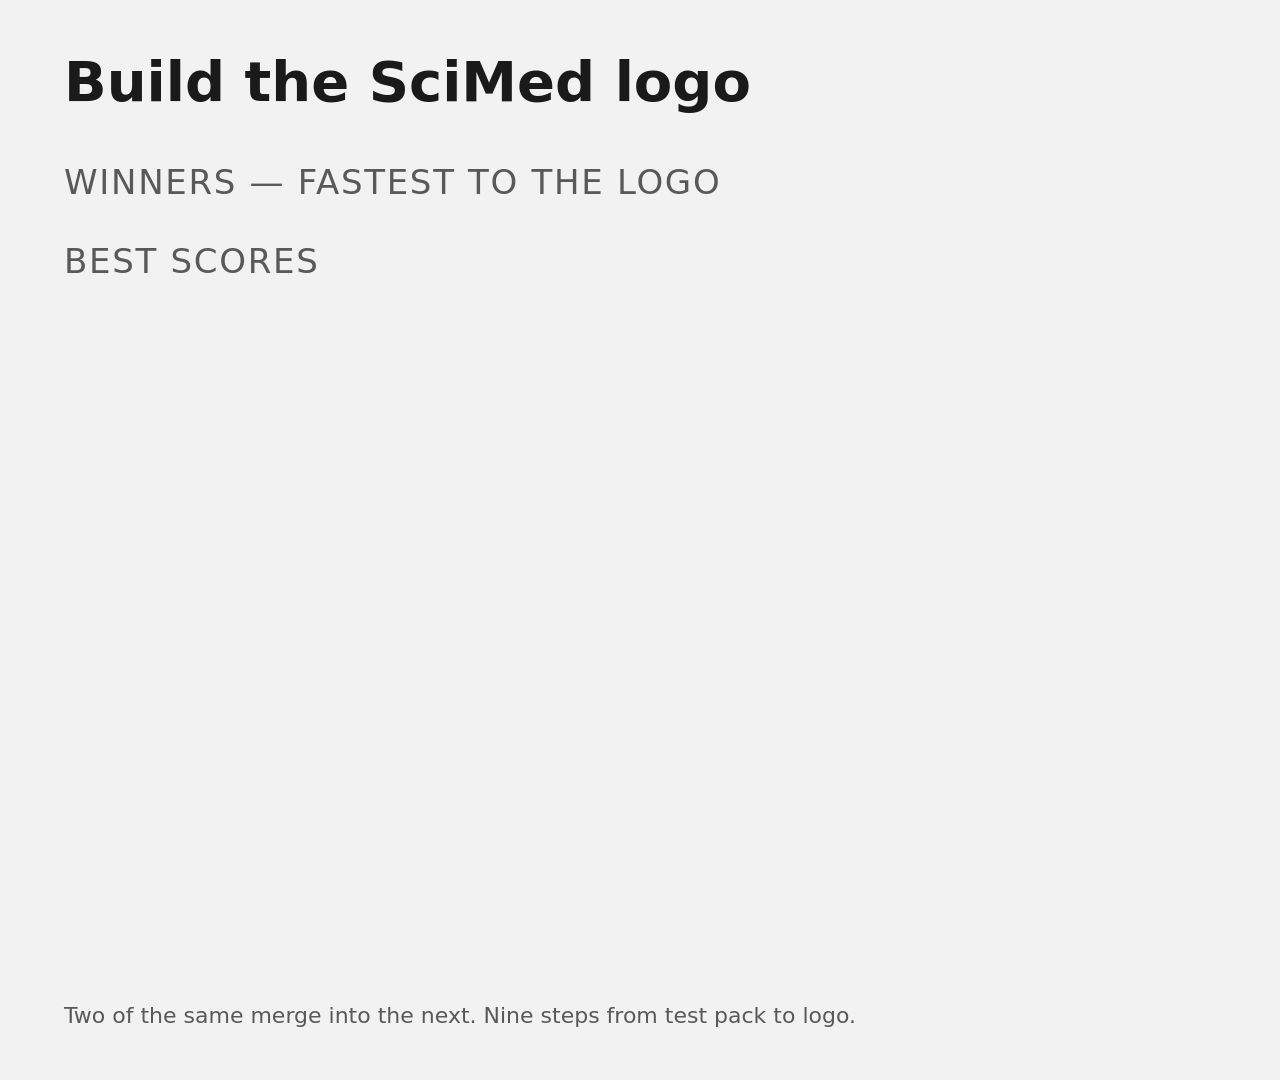
==== leaderboard.html @ 42dc6f56 "Leaderboard: cached endpoint, phone view with rank, 1080p booth screen Co-Authored-By: Claude Fable " ====
<!DOCTYPE html>
<html lang="en">
<head>
<meta charset="utf-8">
<!-- Booth screen. Open fullscreen (F11) on the 1920x1080 display.
     Polls every 10s; the server caches for 20s so polling never
     competes with lead writes. Visual identity comes wholesale from
     the token block in styles.css, same as the app. -->
<meta name="viewport" content="width=1920">
<title>SciMed — Leaderboard</title>
<link rel="stylesheet" href="styles.css">
</head>
<body>
<div class="booth">
  <div class="booth-header">
    <h1>Build the SciMed logo</h1>
    <div class="booth-sub">Scan the QR at the booth to play</div>
  </div>

  <div class="booth-section-title">Winners — fastest to the logo</div>
  <ol class="booth-list booth-winners" id="booth-winners"></ol>
  <div class="booth-empty" id="booth-no-winners" hidden>The logo is still up for grabs.</div>

  <div class="booth-section-title">Best scores</div>
  <ol class="booth-list booth-others" id="booth-others"></ol>
  <div class="booth-empty" id="booth-no-others" hidden>Waiting for the first run.</div>

  <div class="booth-footer">
    <span>Two of the same merge into the next. Nine steps from test pack to logo.</span>
    <!-- live capture count: small, for staff; a stalled number is the
         earliest visible sign the write path is down -->
    <span id="booth-captures"></span>
  </div>
</div>

<script src="config.js"></script>
<script>
(function () {
  "use strict";
  var POLL_MS = 10000;
  // Booth screen shows fewer rows than the API returns so it never overflows
  // 1080p: winners are large type, the general board smaller.
  var MAX_WINNERS = 5, MAX_OTHERS = 8;

  function fmtTime(ms) {
    var s = Math.floor(ms / 1000);
    return Math.floor(s / 60) + ":" + String(s % 60).padStart(2, "0");
  }

  function row(r, i) {
    var li = document.createElement("li");
    var rank = document.createElement("span");
    rank.className = "lb-rank";
    rank.textContent = "#" + (i + 1);
    var name = document.createElement("span");
    name.className = "lb-name";
    name.textContent = r.name;
    var nums = document.createElement("span");
    nums.className = "lb-nums";
    nums.textContent = r.score + " pts · " + fmtTime(r.run_ms);
    li.appendChild(rank); li.appendChild(name); li.appendChild(nums);
    return li;
  }

  function refresh() {
    fetch(CONFIG.endpoints.appsScriptUrl + "?view=leaderboard")
      .then(function (r) { return r.json(); })
      .then(function (json) {
        if (!json || !json.ok) return;
        var w = document.getElementById("booth-winners");
        var o = document.getElementById("booth-others");
        w.innerHTML = ""; o.innerHTML = "";
        json.winners.slice(0, MAX_WINNERS).forEach(function (r, i) { w.appendChild(row(r, i)); });
        json.others.slice(0, MAX_OTHERS).forEach(function (r, i) { o.appendChild(row(r, i)); });
        document.getElementById("booth-no-winners").hidden = json.winners.length > 0;
        document.getElementById("booth-no-others").hidden = json.others.length > 0;
        document.getElementById("booth-captures").textContent =
          "Captured: " + json.captures + " · updated " + new Date().toLocaleTimeString();
      })
      .catch(function () { /* keep the last good board on screen */ });
  }

  refresh();
  setInterval(refresh, POLL_MS);
})();
</script>
</body>
</html>
---- styles.css ----
/* =============================================================================
   DESIGN TOKEN BLOCK
   Every colour, radius, shadow, spacing and type value in the app resolves
   to a custom property defined here. All values are neutral placeholders.
   Claude Design replaces this block wholesale — nothing below it should
   need to change when the visual system lands.
============================================================================= */
:root {
  /* colour */
  --color-bg:            #f2f2f2;
  --color-surface:       #ffffff;
  --color-text:          #1a1a1a;
  --color-text-muted:    #595959;
  --color-primary:       #3a3a3a;
  --color-on-primary:    #ffffff;
  --color-border:        #b3b3b3;
  --color-border-strong: #808080;
  --color-error:         #4d4d4d;   /* placeholder — will become a real error colour */
  --color-error-bg:      #e6e6e6;
  --color-focus:         #1a1a1a;
  --color-success:       #4d4d4d;   /* placeholder */
  --color-spinner-track: #d9d9d9;
  --color-spinner-head:  #4d4d4d;

  /* type — system stack placeholder, roles ready for a real pairing */
  --font-body:    system-ui, -apple-system, "Segoe UI", Roboto, sans-serif;
  --font-display: system-ui, -apple-system, "Segoe UI", Roboto, sans-serif;
  --text-xs:   0.8125rem;
  --text-s:    0.9375rem;
  --text-m:    1.0625rem;
  --text-l:    1.375rem;
  --text-xl:   1.75rem;
  --leading-body: 1.5;
  --leading-tight: 1.2;

  /* shape */
  --radius-s: 6px;
  --radius-m: 10px;
  --radius-l: 16px;

  /* elevation */
  --shadow-1: 0 1px 3px rgba(0, 0, 0, 0.12);
  --shadow-2: 0 4px 12px rgba(0, 0, 0, 0.15);

  /* spacing scale */
  --space-1: 4px;
  --space-2: 8px;
  --space-3: 12px;
  --space-4: 16px;
  --space-5: 24px;
  --space-6: 32px;
  --space-7: 48px;

  /* layout */
  --width-content: 420px;
  --tap-min: 44px;           /* hard floor for every interactive target */

  /* game canvas colours, read by game.js at draw time (R,G,B triplets) */
  --game-danger-rgb: 80, 80, 80;
  --game-particle-rgb: 100, 100, 100;
  --game-aim-rgb: 120, 120, 120;
}
/* ========================= end design token block ========================= */


/* base */
* { box-sizing: border-box; margin: 0; padding: 0; }

html, body {
  background: var(--color-bg);
  color: var(--color-text);
  font-family: var(--font-body);
  font-size: 16px;
  line-height: var(--leading-body);
  min-height: 100%;
}

.app {
  max-width: var(--width-content);
  margin: 0 auto;
  min-height: 100vh;
  min-height: 100dvh;
  display: flex;
  flex-direction: column;
  padding: var(--space-5) var(--space-4);
}

.screen { display: flex; flex-direction: column; flex: 1; }
.screen[hidden] { display: none; }

h1 {
  font-family: var(--font-display);
  font-size: var(--text-xl);
  line-height: var(--leading-tight);
  margin-bottom: var(--space-4);
}
h2 {
  font-family: var(--font-display);
  font-size: var(--text-l);
  line-height: var(--leading-tight);
  margin-bottom: var(--space-3);
}
p { margin-bottom: var(--space-3); }
.muted { color: var(--color-text-muted); font-size: var(--text-s); }

/* consent line — sits above the fields, never below */
.consent {
  background: var(--color-surface);
  border: 1px solid var(--color-border);
  border-radius: var(--radius-m);
  padding: var(--space-4);
  font-size: var(--text-s);
  color: var(--color-text-muted);
  margin-bottom: var(--space-5);
}

/* fields — deliberately not a <form>; submit is wired in JS only */
.field { margin-bottom: var(--space-4); }

.field label {
  display: block;
  font-size: var(--text-s);
  font-weight: 600;
  margin-bottom: var(--space-1);
}
.field label .optional {
  font-weight: 400;
  color: var(--color-text-muted);
}

.field input,
.field select {
  width: 100%;
  min-height: var(--tap-min);
  padding: var(--space-2) var(--space-3);
  font-size: var(--text-m);
  font-family: var(--font-body);
  color: var(--color-text);
  background: var(--color-surface);
  border: 1px solid var(--color-border);
  border-radius: var(--radius-s);
}
.field input:focus,
.field select:focus {
  outline: 2px solid var(--color-focus);
  outline-offset: 1px;
}
.field.invalid input,
.field.invalid select {
  border-color: var(--color-error);
  background: var(--color-error-bg);
}
.field .field-error {
  display: none;
  font-size: var(--text-xs);
  color: var(--color-error);
  margin-top: var(--space-1);
}
.field.invalid .field-error { display: block; }

/* primary action pinned to the bottom third, thumb reach */
.action-area {
  margin-top: auto;
  padding-top: var(--space-5);
}

.btn {
  display: block;
  width: 100%;
  min-height: var(--tap-min);
  padding: var(--space-3) var(--space-4);
  font-size: var(--text-m);
  font-weight: 600;
  font-family: var(--font-body);
  border-radius: var(--radius-m);
  border: none;
  cursor: pointer;
}
.btn-primary {
  background: var(--color-primary);
  color: var(--color-on-primary);
  box-shadow: var(--shadow-1);
}
.btn-secondary {
  background: var(--color-surface);
  color: var(--color-text);
  border: 1px solid var(--color-border-strong);
  margin-top: var(--space-3);
}
.btn:focus-visible { outline: 2px solid var(--color-focus); outline-offset: 2px; }
.btn:disabled { opacity: 0.5; cursor: default; }

/* saving states */
.center-stack {
  flex: 1;
  display: flex;
  flex-direction: column;
  align-items: center;
  justify-content: center;
  text-align: center;
  gap: var(--space-4);
}

.spinner {
  width: 48px;
  height: 48px;
  border-radius: 50%;
  border: 4px solid var(--color-spinner-track);
  border-top-color: var(--color-spinner-head);
  animation: spin 0.9s linear infinite;
}
@keyframes spin { to { transform: rotate(360deg); } }

@media (prefers-reduced-motion: reduce) {
  .spinner { animation: none; border-top-color: var(--color-spinner-track); }
  .spinner::after { content: "…"; display: block; text-align: center; line-height: 40px; }
}

/* confirmation */
.email-echo {
  background: var(--color-surface);
  border: 1px solid var(--color-border);
  border-radius: var(--radius-m);
  padding: var(--space-4);
  font-size: var(--text-l);
  font-weight: 600;
  text-align: center;
  word-break: break-all;
  margin: var(--space-4) 0;
}

.center { text-align: center; margin-top: var(--space-3); }

/* ---- game ---- */
.screen-game { padding: 0; }

.hud-top {
  display: flex;
  justify-content: space-between;
  align-items: center;
  gap: var(--space-3);
  padding: var(--space-2) var(--space-3);
}
.hud-block {
  display: flex;
  flex-direction: column;
  align-items: center;
  min-width: 60px;
  font-weight: 600;
  font-size: var(--text-l);
}
.hud-label {
  font-size: var(--text-xs);
  font-weight: 400;
  color: var(--color-text-muted);
}
.hud-next img {
  width: 34px;
  height: 34px;
  display: block;
}

#hud-toast {
  min-height: 22px;
  text-align: center;
  font-weight: 600;
  font-size: var(--text-s);
  color: var(--color-text);
}

#game-stage {
  position: relative;
  flex: 1;
  display: flex;
  align-items: flex-start;
  justify-content: center;
  min-height: 0;
  padding-bottom: var(--space-2);
}
#game-canvas {
  touch-action: none;
  background: var(--color-surface);
  border: 1px solid var(--color-border);
  border-radius: var(--radius-m);
}

#hud-ladder {
  position: absolute;
  right: 2px;
  top: 50%;
  transform: translateY(-50%);
  display: flex;
  flex-direction: column-reverse;
  gap: 3px;
}
.ladder-dot {
  width: 22px;
  height: 22px;
  opacity: 0.25;
  filter: grayscale(1);
}
.ladder-dot.reached { opacity: 1; filter: none; }
.ladder-dot img { width: 100%; height: 100%; display: block; }

/* end + post-game */
#screen-game-end.won h1 { font-size: calc(var(--text-xl) * 1.15); }

.pg-reached {
  display: flex;
  align-items: center;
  gap: var(--space-4);
  background: var(--color-surface);
  border: 1px solid var(--color-border);
  border-radius: var(--radius-m);
  padding: var(--space-4);
  margin-bottom: var(--space-4);
}
.pg-reached img { width: 64px; height: 64px; }

#pg-ladder {
  list-style: none;
  margin-bottom: var(--space-5);
}
#pg-ladder li {
  display: flex;
  align-items: center;
  gap: var(--space-3);
  padding: var(--space-1) 0;
  opacity: 0.45;
}
#pg-ladder li.reached { opacity: 1; font-weight: 600; }
#pg-ladder img { width: 26px; height: 26px; }

#products-list { margin-bottom: var(--space-4); }
#products-list label {
  display: flex;
  align-items: center;
  gap: var(--space-2);
  min-height: var(--tap-min);
  padding: 0 var(--space-2);
}
#products-list input { width: 20px; height: 20px; }

.show-team {
  text-align: center;
  font-weight: 600;
  font-size: var(--text-l);
  background: var(--color-surface);
  border: 2px solid var(--color-border-strong);
  border-radius: var(--radius-m);
  padding: var(--space-4);
}

/* leaderboard, phone view */
.lb-list {
  list-style: none;
  margin-bottom: var(--space-5);
}
.lb-list li {
  display: flex;
  align-items: baseline;
  gap: var(--space-3);
  padding: var(--space-2) 0;
  border-bottom: 1px solid var(--color-border);
}
.lb-rank {
  min-width: 2.2em;
  font-weight: 600;
  color: var(--color-text-muted);
}
.lb-name { flex: 1; font-weight: 600; }
.lb-nums { color: var(--color-text-muted); font-size: var(--text-s); white-space: nowrap; }

/* booth screen, 1920x1080 landscape, read from 2-4 metres (leaderboard.html) */
.booth {
  max-width: none;
  width: 1920px;
  height: 1080px;
  margin: 0;
  padding: 48px 64px;
  display: flex;
  flex-direction: column;
  overflow: hidden;
  background: var(--color-bg);
}
.booth-header {
  display: flex;
  align-items: baseline;
  justify-content: space-between;
  margin-bottom: 24px;
}
.booth-header h1 { font-size: 56px; margin: 0; }
.booth-header .booth-sub { font-size: 28px; color: var(--color-text-muted); }
.booth-section-title {
  font-size: 34px;
  margin: 18px 0 10px;
  color: var(--color-text-muted);
  text-transform: uppercase;
  letter-spacing: 0.05em;
}
.booth-list { list-style: none; }
.booth-list li {
  display: flex;
  align-items: baseline;
  gap: 28px;
  border-bottom: 2px solid var(--color-border);
  padding: 10px 0;
}
.booth-winners li { font-size: 52px; font-weight: 700; }
.booth-others li { font-size: 38px; }
.booth-list .lb-rank { min-width: 1.8em; color: var(--color-text-muted); }
.booth-list .lb-name { flex: 1; }
.booth-list .lb-nums { font-variant-numeric: tabular-nums; }
.booth-empty { font-size: 36px; color: var(--color-text-muted); padding: 12px 0; }
.booth-footer {
  margin-top: auto;
  display: flex;
  justify-content: space-between;
  align-items: baseline;
  font-size: 22px;
  color: var(--color-text-muted);
}

/* debug panel */
#debug-panel {
  position: fixed;
  bottom: 4px;
  left: 4px;
  z-index: 99;
  background: rgba(255, 255, 255, 0.92);
  border: 1px solid var(--color-border-strong);
  border-radius: var(--radius-s);
  padding: var(--space-2);
  font-size: 11px;
  max-width: 220px;
}
#debug-panel button {
  margin: 2px;
  padding: 4px 8px;
  font-size: 11px;
}

/* in-app browser interstitial */
.interstitial-steps {
  background: var(--color-surface);
  border: 1px solid var(--color-border);
  border-radius: var(--radius-m);
  padding: var(--space-4);
  margin: var(--space-4) 0;
}
.interstitial-steps li { margin-left: var(--space-5); margin-bottom: var(--space-2); }
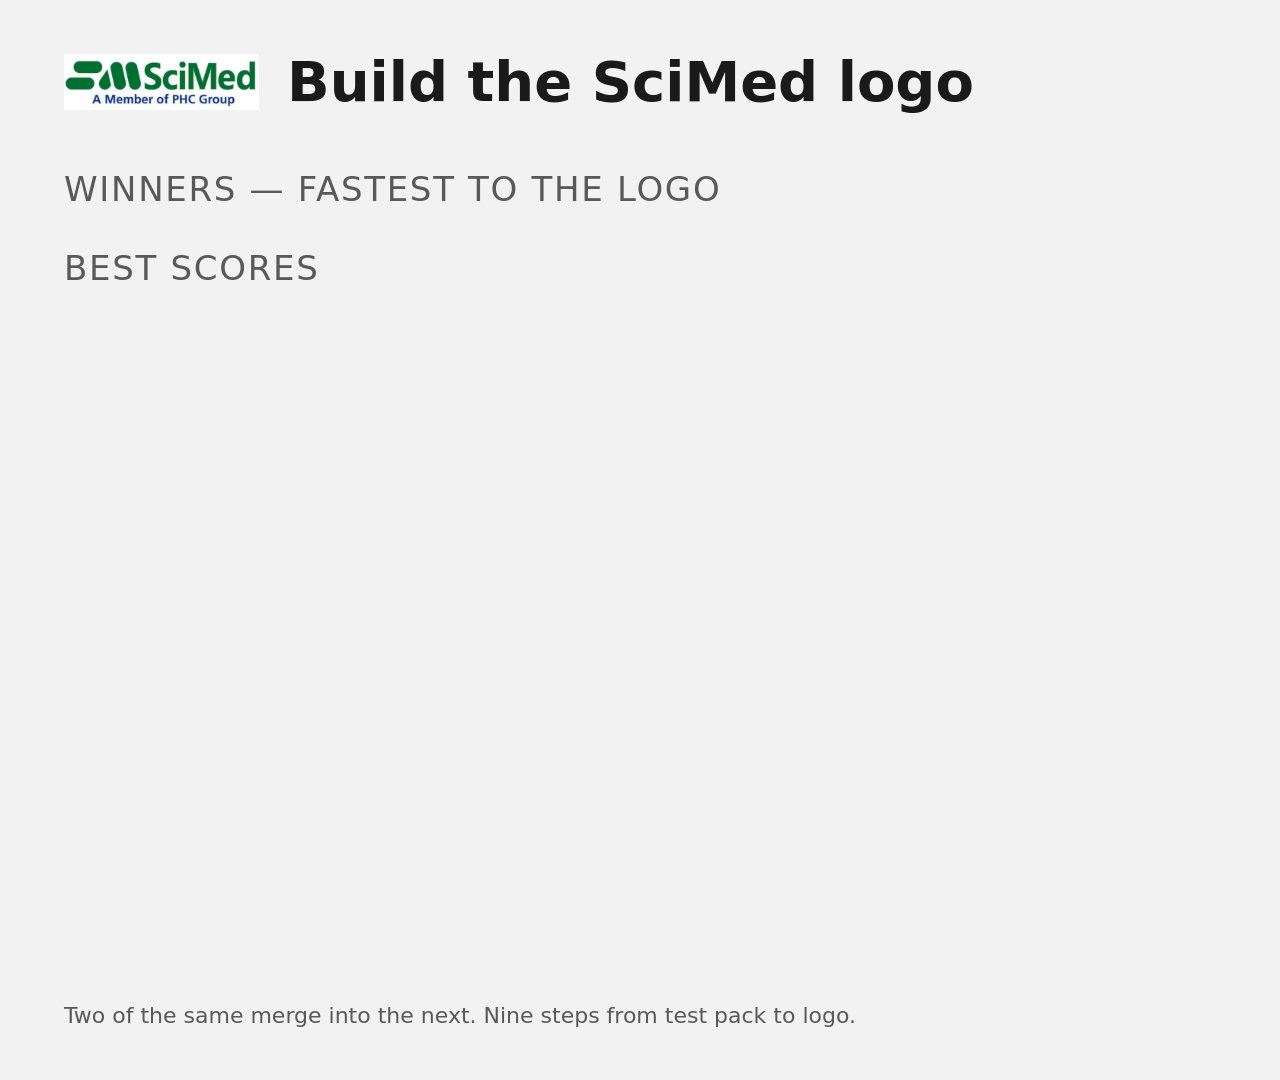
==== commit 598eebcc: "Brand assets: logo slots, favicon, bg hooks, A3 QR poster Co-Authored-By: Claude Fable 5 <noreply@an" ====
--- a/leaderboard.html
+++ b/leaderboard.html
@@ -13,7 +13,10 @@
 <body>
 <div class="booth">
   <div class="booth-header">
-    <h1>Build the SciMed logo</h1>
+    <div class="booth-title">
+      <img class="brand-logo booth-logo" src="assets/logo-scimed.png" alt="SciMed">
+      <h1>Build the SciMed logo</h1>
+    </div>
     <div class="booth-sub">Scan the QR at the booth to play</div>
   </div>
 
--- a/styles.css
+++ b/styles.css
@@ -103,6 +103,16 @@
 p { margin-bottom: var(--space-3); }
 .muted { color: var(--color-text-muted); font-size: var(--text-s); }
 
+/* brand logo slots — assets/logo-scimed.png */
+.brand-logo {
+  display: block;
+  height: 36px;
+  width: auto;
+  margin-bottom: var(--space-4);
+}
+.booth-title { display: flex; align-items: center; gap: 28px; }
+.booth-logo { height: 56px; margin-bottom: 0; }
+
 /* consent line — sits above the fields, never below */
 .consent {
   background: var(--color-surface);
@@ -279,7 +289,9 @@
 }
 #game-canvas {
   touch-action: none;
-  background: var(--color-surface);
+  /* bg-game.png drops in at assets/; colour shows until the file exists.
+     Keep the artwork low contrast so discs stay readable (asset spec). */
+  background: var(--color-surface) url("assets/bg-game.png") center / cover no-repeat;
   border: 1px solid var(--color-border);
   border-radius: var(--radius-m);
 }
@@ -381,7 +393,8 @@
   display: flex;
   flex-direction: column;
   overflow: hidden;
-  background: var(--color-bg);
+  /* bg-leaderboard.png drops in at assets/; colour shows until it exists */
+  background: var(--color-bg) url("assets/bg-leaderboard.png") center / cover no-repeat;
 }
 .booth-header {
   display: flex;
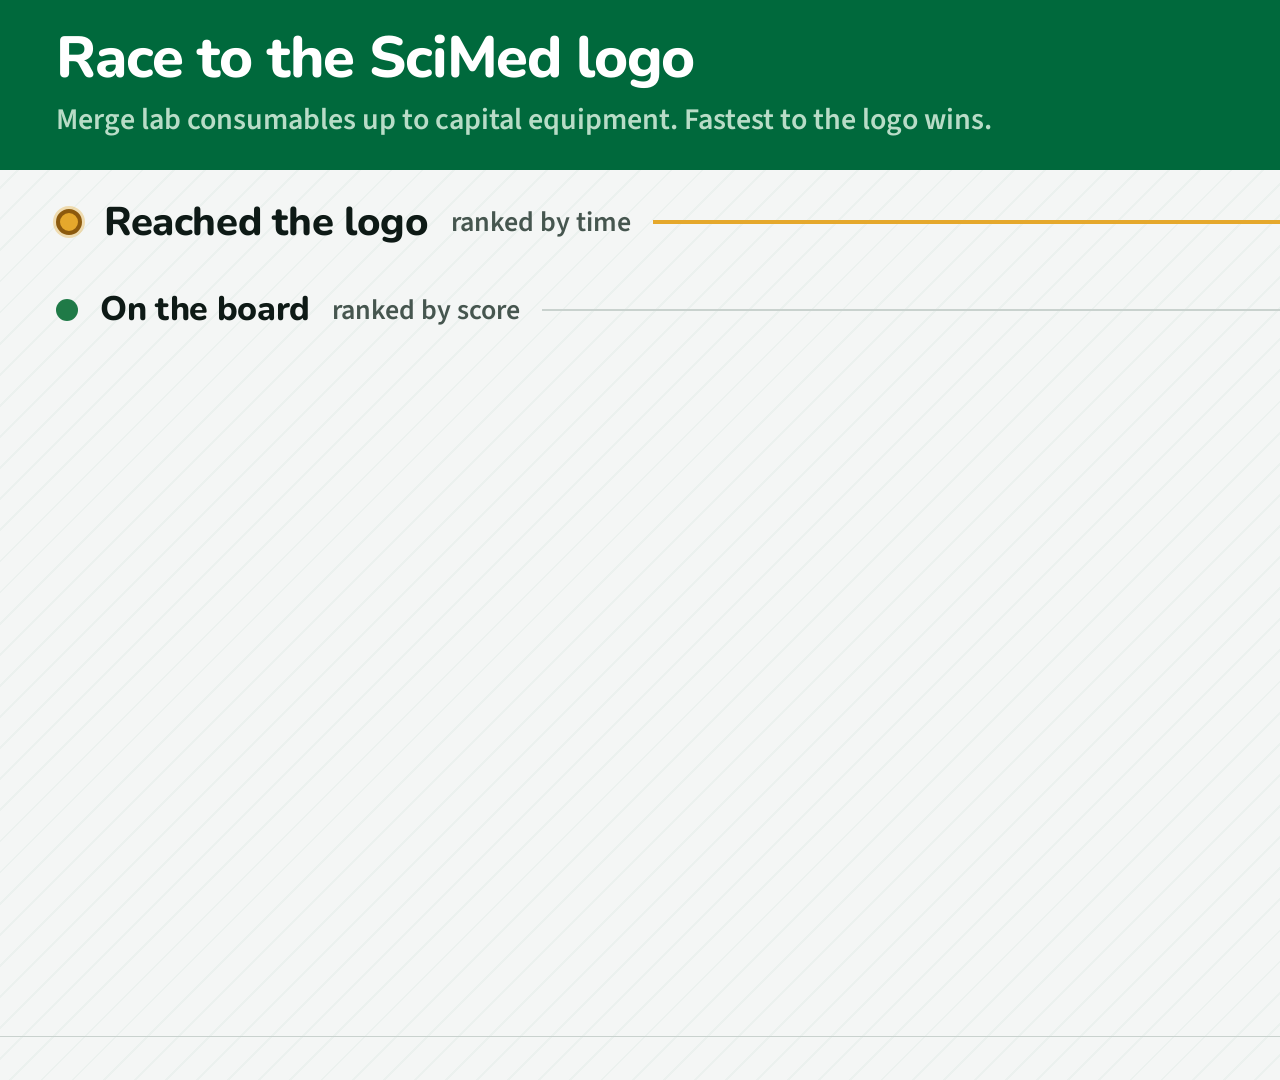
==== commit a186c35f: "Apply Claude Design system: tokens, capture/game/leaderboard layers - token block swapped wholesale " ====
--- a/leaderboard.html
+++ b/leaderboard.html
@@ -2,37 +2,72 @@
 <html lang="en">
 <head>
 <meta charset="utf-8">
-<!-- Booth screen. Open fullscreen (F11) on the 1920x1080 display.
-     Polls every 10s; the server caches for 20s so polling never
-     competes with lead writes. Visual identity comes wholesale from
-     the token block in styles.css, same as the app. -->
+<!-- Booth screen — "the booth's billboard". Open fullscreen (F11) on the
+     1920x1080 display. Polls every 10s; the server caches for 20s so
+     polling never competes with lead writes. Visual identity comes
+     wholesale from the token block in styles.css, same as the app. -->
 <meta name="viewport" content="width=1920">
 <title>SciMed — Leaderboard</title>
+<link rel="preconnect" href="https://fonts.gstatic.com" crossorigin>
+<link href="https://fonts.googleapis.com/css2?family=Nunito:wght@600;700;800&family=Source+Sans+3:wght@400;600&display=swap" rel="stylesheet">
 <link rel="stylesheet" href="styles.css">
 </head>
 <body>
 <div class="booth">
-  <div class="booth-header">
-    <div class="booth-title">
-      <img class="brand-logo booth-logo" src="assets/logo-scimed.png" alt="SciMed">
-      <h1>Build the SciMed logo</h1>
+
+  <div class="booth-masthead">
+    <div>
+      <h1>Race to the SciMed logo</h1>
+      <div class="booth-hook">Merge lab consumables up to capital equipment. Fastest to the logo wins.</div>
     </div>
-    <div class="booth-sub">Scan the QR at the booth to play</div>
+    <div class="booth-scan">
+      <div>
+        <div class="booth-scan-label">Scan to play</div>
+        <div class="booth-scan-url">febonaccixd.github.io/scimedsuika</div>
+      </div>
+      <img src="assets/qr-code.png" alt="QR code to play">
+    </div>
   </div>
 
-  <div class="booth-section-title">Winners — fastest to the logo</div>
-  <ol class="booth-list booth-winners" id="booth-winners"></ol>
-  <div class="booth-empty" id="booth-no-winners" hidden>The logo is still up for grabs.</div>
+  <div class="booth-body">
 
-  <div class="booth-section-title">Best scores</div>
-  <ol class="booth-list booth-others" id="booth-others"></ol>
-  <div class="booth-empty" id="booth-no-others" hidden>Waiting for the first run.</div>
+    <div>
+      <div class="booth-section-head">
+        <span class="tier-disc" data-tier="9"></span>
+        <span class="booth-section-title" id="booth-winners-title">Reached the logo</span>
+        <span class="booth-section-sub">ranked by time</span>
+        <span class="booth-rule"></span>
+      </div>
+      <ol class="booth-winners" id="booth-winners"></ol>
+      <div class="booth-empty-winners" id="booth-no-winners" hidden>
+        <span class="tier-disc" data-tier="9"><img src="assets/tier-09.png" alt=""></span>
+        <div>
+          <div class="booth-empty-title">The logo is still up for grabs.</div>
+          <div class="booth-empty-sub">Nobody has merged their way to tier 9 yet. Scan, play, be the first name on this screen.</div>
+        </div>
+      </div>
+    </div>
+
+    <div style="flex: 1; min-height: 0; display: flex; flex-direction: column;">
+      <div class="booth-section-head board-head">
+        <span class="board-dot"></span>
+        <span class="booth-section-title">On the board</span>
+        <span class="booth-section-sub">ranked by score</span>
+        <span class="booth-rule"></span>
+      </div>
+      <ol class="booth-others" id="booth-others"></ol>
+      <div class="booth-empty-others" id="booth-no-others" hidden>
+        <div class="booth-empty-title">Waiting for the first run.</div>
+        <div class="booth-empty-sub">Every scored attempt lands here, best score first.</div>
+      </div>
+    </div>
+  </div>
 
   <div class="booth-footer">
-    <span>Two of the same merge into the next. Nine steps from test pack to logo.</span>
-    <!-- live capture count: small, for staff; a stalled number is the
-         earliest visible sign the write path is down -->
-    <span id="booth-captures"></span>
+    <!-- live capture count: staff canary — a stalled number is the earliest
+         visible sign the write path is down -->
+    <span id="booth-captures">&nbsp;</span>
+    <span>SciMed · A Member of PHC Group</span>
   </div>
 </div>
 
@@ -41,28 +76,70 @@
 (function () {
   "use strict";
   var POLL_MS = 10000;
-  // Booth screen shows fewer rows than the API returns so it never overflows
-  // 1080p: winners are large type, the general board smaller.
+  var NEW_WINNER_MS = 3000;
+  // Booth caps: winners are large type (top 3 full size, 4-5 half height),
+  // the general board fits two quiet columns.
   var MAX_WINNERS = 5, MAX_OTHERS = 8;
+
+  var prevWinners = null;   // name-keyed sets from the previous poll, for diffing
 
   function fmtTime(ms) {
     var s = Math.floor(ms / 1000);
     return Math.floor(s / 60) + ":" + String(s % 60).padStart(2, "0");
   }
 
-  function row(r, i) {
+  function winnerRow(r, i) {
     var li = document.createElement("li");
+    li.setAttribute("data-rank", String(i + 1));
     var rank = document.createElement("span");
     rank.className = "lb-rank";
-    rank.textContent = "#" + (i + 1);
+    rank.textContent = String(i + 1);
+    var name = document.createElement("span");
+    name.className = "lb-name";
+    name.textContent = r.name;
+    var time = document.createElement("span");
+    time.className = "lb-time";
+    time.textContent = fmtTime(r.run_ms);
+    var score = document.createElement("span");
+    score.className = "lb-score";
+    score.textContent = r.score + " pts";
+    li.appendChild(rank); li.appendChild(name); li.appendChild(time); li.appendChild(score);
+    return li;
+  }
+
+  function boardRow(r, i) {
+    var li = document.createElement("li");
+    li.setAttribute("data-rank", String(i + 1));
+    var rank = document.createElement("span");
+    rank.className = "lb-rank";
+    rank.textContent = String(i + 1);
     var name = document.createElement("span");
     name.className = "lb-name";
     name.textContent = r.name;
     var nums = document.createElement("span");
-    nums.className = "lb-nums";
-    nums.textContent = r.score + " pts · " + fmtTime(r.run_ms);
+    nums.className = "lb-nums-group";
+    nums.textContent = r.score + " · " + fmtTime(r.run_ms);
     li.appendChild(rank); li.appendChild(name); li.appendChild(nums);
     return li;
+  }
+
+  /* New-winner moment: three seconds, once per poll, no layout shift.
+     Rows are keyed by masked name (the payload carries no ids by design);
+     an overtake gets the edge only — a rank change must never look like
+     a win. First poll of the day sets the baseline silently. */
+  function markChanges(list, rows) {
+    if (prevWinners === null) return null;
+    var newWinner = false;
+    rows.forEach(function (li, i) {
+      var name = li.querySelector(".lb-name").textContent;
+      if (!(name in prevWinners)) {
+        li.classList.add("is-new");
+        newWinner = true;
+      } else if (prevWinners[name] > i + 1) {
+        li.classList.add("moved-up");
+      }
+    });
+    return newWinner;
   }
 
   function refresh() {
@@ -73,12 +150,28 @@
         var w = document.getElementById("booth-winners");
         var o = document.getElementById("booth-others");
         w.innerHTML = ""; o.innerHTML = "";
-        json.winners.slice(0, MAX_WINNERS).forEach(function (r, i) { w.appendChild(row(r, i)); });
-        json.others.slice(0, MAX_OTHERS).forEach(function (r, i) { o.appendChild(row(r, i)); });
+        var winners = json.winners.slice(0, MAX_WINNERS);
+        var rows = winners.map(winnerRow);
+        rows.forEach(function (li) { w.appendChild(li); });
+        json.others.slice(0, MAX_OTHERS).forEach(function (r, i) { o.appendChild(boardRow(r, i)); });
         document.getElementById("booth-no-winners").hidden = json.winners.length > 0;
         document.getElementById("booth-no-others").hidden = json.others.length > 0;
         document.getElementById("booth-captures").textContent =
-          "Captured: " + json.captures + " · updated " + new Date().toLocaleTimeString();
+          json.captures + " players today · updated " + new Date().toLocaleTimeString();
+
+        var hadNew = markChanges(w, rows);
+        var title = document.getElementById("booth-winners-title");
+        if (hadNew) {
+          title.textContent = "New winner";
+          title.classList.add("new-winner");
+          setTimeout(function () {
+            title.textContent = "Reached the logo";
+            title.classList.remove("new-winner");
+            rows.forEach(function (li) { li.classList.remove("is-new", "moved-up"); });
+          }, NEW_WINNER_MS);
+        }
+        prevWinners = {};
+        json.winners.forEach(function (r, i) { prevWinners[r.name] = i + 1; });
       })
       .catch(function () { /* keep the last good board on screen */ });
   }
--- a/styles.css
+++ b/styles.css
@@ -1,77 +1,105 @@
-/* =============================================================================
-   DESIGN TOKEN BLOCK
-   Every colour, radius, shadow, spacing and type value in the app resolves
-   to a custom property defined here. All values are neutral placeholders.
-   Claude Design replaces this block wholesale — nothing below it should
-   need to change when the visual system lands.
-============================================================================= */
+/* ==========================================================================
+   SciMed roadshow booth — design tokens
+   Token block delivered by Claude Design (handoff/tokens.css), applied
+   wholesale. Fonts: Nunito + Source Sans 3, linked in <head> before this
+   file. Nothing below the token blocks should need to change when values
+   are retuned.
+   ========================================================================== */
+
 :root {
-  /* colour */
-  --color-bg:            #f2f2f2;
-  --color-surface:       #ffffff;
-  --color-text:          #1a1a1a;
-  --color-text-muted:    #595959;
-  --color-primary:       #3a3a3a;
-  --color-on-primary:    #ffffff;
-  --color-border:        #b3b3b3;
-  --color-border-strong: #808080;
-  --color-error:         #4d4d4d;   /* placeholder — will become a real error colour */
-  --color-error-bg:      #e6e6e6;
-  --color-focus:         #1a1a1a;
-  --color-success:       #4d4d4d;   /* placeholder */
-  --color-spinner-track: #d9d9d9;
-  --color-spinner-head:  #4d4d4d;
-
-  /* type — system stack placeholder, roles ready for a real pairing */
-  --font-body:    system-ui, -apple-system, "Segoe UI", Roboto, sans-serif;
-  --font-display: system-ui, -apple-system, "Segoe UI", Roboto, sans-serif;
-  --text-xs:   0.8125rem;
-  --text-s:    0.9375rem;
-  --text-m:    1.0625rem;
-  --text-l:    1.375rem;
-  --text-xl:   1.75rem;
-  --leading-body: 1.5;
-  --leading-tight: 1.2;
-
-  /* shape */
-  --radius-s: 6px;
-  --radius-m: 10px;
-  --radius-l: 16px;
-
-  /* elevation */
-  --shadow-1: 0 1px 3px rgba(0, 0, 0, 0.12);
-  --shadow-2: 0 4px 12px rgba(0, 0, 0, 0.15);
-
-  /* spacing scale */
+  /* --- Colour: surfaces and text ---------------------------------------- */
+  --color-bg: #F4F6F5;            /* cool paper, not white — cuts glare       */
+  --color-surface: #FFFFFF;       /* cards: consent, steps, email echo        */
+  --color-text: #0E1A16;           /* ink, 15.4:1 on surface                   */
+  --color-text-muted: #46564F;     /* 8.0:1 on surface — muted, still AAA      */
+
+  /* --- Colour: brand action --------------------------------------------- */
+  --color-primary: #00693C;        /* SciMed green, 6.3:1 on surface           */
+  --color-on-primary: #FFFFFF;     /* 6.3:1 on primary                         */
+
+  /* --- Colour: lines ---------------------------------------------------- */
+  --color-border: #C9D2CE;         /* resting field + card edge, 1.9:1         */
+  --color-border-strong: #33443D;  /* focused/filled fields, 9.9:1             */
+
+  /* --- Colour: states --------------------------------------------------- */
+  --color-error: #A8331C;          /* 6.4:1 on surface; warm, never pink       */
+  --color-error-bg: #FBEDE8;       /* tint behind invalid fields               */
+  --color-focus: #0E1A16;          /* ink ring — the only value legible on
+                                      paper AND on the green button in sun    */
+  --color-success: #1F7A47;        /* confirmation only, tier 6 pine           */
+
+  /* --- Colour: spinner -------------------------------------------------- */
+  --color-spinner-track: #D6DEDA;
+  --color-spinner-head: #00693C;
+
+  /* --- Type ------------------------------------------------------------- */
+  --font-body: "Source Sans 3", "Helvetica Neue", Helvetica, Arial, sans-serif;
+  --font-display: "Nunito", "Source Sans 3", "Helvetica Neue", Helvetica, sans-serif;
+
+  --text-xs: 0.8125rem;  /* 13px — optional tags, legal fine print           */
+  --text-s: 0.9375rem;   /* 15px — labels, helper and error lines            */
+  --text-m: 1.0625rem;   /* 17px — body, field values, button text: floor    */
+  --text-l: 1.375rem;    /* 22px — echoed email, sub-headings                */
+  --text-xl: 2rem;       /* 32px — screen h1                                */
+
+  /* --- Radius ----------------------------------------------------------- */
+  --radius-s: 8px;       /* fields, small chips                              */
+  --radius-m: 14px;      /* cards, buttons                                   */
+  --radius-l: 22px;      /* full-width surfaces, game plates                 */
+
+  /* --- Elevation -------------------------------------------------------- */
+  --shadow-1: 0 1px 2px rgba(14, 26, 22, 0.06), 0 2px 8px rgba(14, 26, 22, 0.05);
+  --shadow-2: 0 10px 28px rgba(14, 26, 22, 0.16);
+
+  /* --- Space ------------------------------------------------------------ */
   --space-1: 4px;
   --space-2: 8px;
   --space-3: 12px;
-  --space-4: 16px;
-  --space-5: 24px;
-  --space-6: 32px;
-  --space-7: 48px;
-
-  /* layout */
-  --width-content: 420px;
-  --tap-min: 44px;           /* hard floor for every interactive target */
-
-  /* game canvas colours, read by game.js at draw time (R,G,B triplets) */
-  --game-danger-rgb: 80, 80, 80;
-  --game-particle-rgb: 100, 100, 100;
-  --game-aim-rgb: 120, 120, 120;
+  --space-4: 20px;
+  --space-5: 32px;
+  --space-6: 48px;
+  --space-7: 72px;
+
+  /* --- Layout ----------------------------------------------------------- */
+  --width-content: 30rem; /* 480px — one column, centred, portrait only      */
+  --tap-min: 48px;        /* above the 44px floor, one-handed thumb          */
+
+  /* --- Game canvas (R,G,B) ---------------------------------------------- */
+  --game-danger-rgb: 208, 58, 38;    /* danger line, escalates via alpha     */
+  --game-particle-rgb: 229, 168, 44; /* merge burst = Summit Gold            */
+  --game-aim-rgb: 14, 26, 22;        /* drop guide, ink at low alpha         */
+
+  /* --- Tier colour system (Claude Design deliverable 2) ------------------
+     cool+light -> warm+dense, gold summit. Fill / ring per tier.           */
+  --tier1-fill: #D9E8EE; --tier1-ring: #7FA6B5;  /* Cleanroom Ice   */
+  --tier2-fill: #A9C7DC; --tier2-ring: #5E88A6;  /* Buffer Blue     */
+  --tier3-fill: #82B3C1; --tier3-ring: #416F80;  /* Saline Teal     */
+  --tier4-fill: #58A79C; --tier4-ring: #2E6D6E;  /* Verdigris       */
+  --tier5-fill: #3D9560; --tier5-ring: #1C6B3E;  /* SciMed Green    */
+  --tier6-fill: #1F7A47; --tier6-ring: #6BB58C;  /* Deep Pine       */
+  --tier7-fill: #7B4F14; --tier7-ring: #C79445;  /* Bench Bronze    */
+  --tier8-fill: #63301A; --tier8-ring: #B07350;  /* Furnace Brown   */
+  --tier9-fill: #E5A82C; --tier9-ring: #8C5A0E;  /* Summit Gold     */
+  --gold: #E5A82C;
+  --gold-deep: #8C5A0E;
+  --gold-ink: #3A2402;
+  --gold-edge: #E5C787;
+  --gold-tint: #FDF6E6;
+  --booth-plate: #12211C;
 }
 /* ========================= end design token block ========================= */
 
 
 /* base */
 * { box-sizing: border-box; margin: 0; padding: 0; }
+[hidden] { display: none !important; }
 
 html, body {
   background: var(--color-bg);
   color: var(--color-text);
   font-family: var(--font-body);
   font-size: 16px;
-  line-height: var(--leading-body);
+  line-height: 1.5;
   min-height: 100%;
 }
 
@@ -90,28 +118,30 @@
 
 h1 {
   font-family: var(--font-display);
+  font-weight: 800;
   font-size: var(--text-xl);
-  line-height: var(--leading-tight);
+  line-height: 1.1;
+  letter-spacing: -0.02em;
   margin-bottom: var(--space-4);
 }
 h2 {
   font-family: var(--font-display);
+  font-weight: 800;
   font-size: var(--text-l);
-  line-height: var(--leading-tight);
+  line-height: 1.2;
   margin-bottom: var(--space-3);
 }
 p { margin-bottom: var(--space-3); }
 .muted { color: var(--color-text-muted); font-size: var(--text-s); }
+.center { text-align: center; margin-top: var(--space-3); }
 
 /* brand logo slots — assets/logo-scimed.png */
 .brand-logo {
   display: block;
-  height: 36px;
+  height: 40px;
   width: auto;
   margin-bottom: var(--space-4);
 }
-.booth-title { display: flex; align-items: center; gap: 28px; }
-.booth-logo { height: 56px; margin-bottom: 0; }
 
 /* consent line — sits above the fields, never below */
 .consent {
@@ -120,6 +150,7 @@
   border-radius: var(--radius-m);
   padding: var(--space-4);
   font-size: var(--text-s);
+  line-height: 1.5;
   color: var(--color-text-muted);
   margin-bottom: var(--space-5);
 }
@@ -135,6 +166,7 @@
 }
 .field label .optional {
   font-weight: 400;
+  font-size: var(--text-xs);
   color: var(--color-text-muted);
 }
 
@@ -152,17 +184,20 @@
 }
 .field input:focus,
 .field select:focus {
-  outline: 2px solid var(--color-focus);
+  outline: 3px solid var(--color-focus);
   outline-offset: 1px;
-}
+  border-color: var(--color-border-strong);
+}
+.field input:not(:placeholder-shown) { border: 2px solid var(--color-border-strong); }
+.field.invalid label { color: var(--color-error); }
 .field.invalid input,
 .field.invalid select {
-  border-color: var(--color-error);
+  border: 2px solid var(--color-error);
   background: var(--color-error-bg);
 }
 .field .field-error {
   display: none;
-  font-size: var(--text-xs);
+  font-size: var(--text-s);
   color: var(--color-error);
   margin-top: var(--space-1);
 }
@@ -180,8 +215,8 @@
   min-height: var(--tap-min);
   padding: var(--space-3) var(--space-4);
   font-size: var(--text-m);
-  font-weight: 600;
-  font-family: var(--font-body);
+  font-weight: 700;
+  font-family: var(--font-display);
   border-radius: var(--radius-m);
   border: none;
   cursor: pointer;
@@ -192,12 +227,12 @@
   box-shadow: var(--shadow-1);
 }
 .btn-secondary {
-  background: var(--color-surface);
+  background: transparent;
   color: var(--color-text);
-  border: 1px solid var(--color-border-strong);
+  border: 2px solid var(--color-border-strong);
   margin-top: var(--space-3);
 }
-.btn:focus-visible { outline: 2px solid var(--color-focus); outline-offset: 2px; }
+.btn:focus-visible { outline: 3px solid var(--color-focus); outline-offset: 2px; }
 .btn:disabled { opacity: 0.5; cursor: default; }
 
 /* saving states */
@@ -212,70 +247,203 @@
 }
 
 .spinner {
-  width: 48px;
-  height: 48px;
+  width: 72px;
+  height: 72px;
   border-radius: 50%;
-  border: 4px solid var(--color-spinner-track);
+  border: 7px solid var(--color-spinner-track);
   border-top-color: var(--color-spinner-head);
   animation: spin 0.9s linear infinite;
 }
 @keyframes spin { to { transform: rotate(360deg); } }
 
+/* progress bar: second visual channel so waiting never reads as a hang */
+.progress-track {
+  width: 200px;
+  height: 6px;
+  border-radius: 3px;
+  background: var(--color-spinner-track);
+  overflow: hidden;
+}
+.progress-track .progress-fill {
+  width: 40%;
+  height: 100%;
+  border-radius: 3px;
+  background: var(--color-primary);
+  animation: progress-slide 1.6s ease-in-out infinite;
+}
+@keyframes progress-slide {
+  0% { transform: translateX(-100%); }
+  100% { transform: translateX(350%); }
+}
+
 @media (prefers-reduced-motion: reduce) {
   .spinner { animation: none; border-top-color: var(--color-spinner-track); }
-  .spinner::after { content: "…"; display: block; text-align: center; line-height: 40px; }
+  .progress-track .progress-fill { animation: none; width: 100%; opacity: 0.5; }
 }
 
 /* confirmation */
+.success-dot {
+  width: 44px;
+  height: 44px;
+  border-radius: 50%;
+  background: var(--color-success);
+  margin-bottom: var(--space-3);
+}
 .email-echo {
   background: var(--color-surface);
   border: 1px solid var(--color-border);
   border-radius: var(--radius-m);
   padding: var(--space-4);
+  box-shadow: var(--shadow-1);
+  margin: var(--space-4) 0;
+}
+.email-echo .echo-label {
+  display: block;
+  font-size: var(--text-s);
+  font-weight: 600;
+  color: var(--color-text-muted);
+  margin-bottom: var(--space-1);
+}
+.email-echo .echo-value {
+  font-family: var(--font-display);
+  font-weight: 700;
   font-size: var(--text-l);
-  font-weight: 600;
-  text-align: center;
+  line-height: 1.25;
   word-break: break-all;
+}
+
+/* in-app browser interstitial */
+.interstitial-steps {
+  background: var(--color-surface);
+  border: 1px solid var(--color-border);
+  border-radius: var(--radius-m);
+  padding: var(--space-4);
   margin: var(--space-4) 0;
-}
-
-.center { text-align: center; margin-top: var(--space-3); }
+  box-shadow: var(--shadow-1);
+}
+.interstitial-steps ol { list-style: none; counter-reset: step; }
+.interstitial-steps li {
+  counter-increment: step;
+  display: flex;
+  gap: var(--space-3);
+  align-items: flex-start;
+  margin-bottom: var(--space-3);
+  font-size: var(--text-s);
+  line-height: 1.45;
+}
+.interstitial-steps li:last-child { margin-bottom: 0; }
+.interstitial-steps li::before {
+  content: counter(step);
+  flex-shrink: 0;
+  width: 26px;
+  height: 26px;
+  border-radius: 50%;
+  background: var(--color-primary);
+  color: var(--color-on-primary);
+  font-family: var(--font-display);
+  font-weight: 700;
+  font-size: 14px;
+  display: flex;
+  align-items: center;
+  justify-content: center;
+}
+
+/* ---- tier disc primitive (rail, ladders, toast, intro) ------------------ */
+.tier-disc { border-radius: 50%; border-style: solid; }
+.tier-disc[data-tier="1"] { background: var(--tier1-fill); border-color: var(--tier1-ring); }
+.tier-disc[data-tier="2"] { background: var(--tier2-fill); border-color: var(--tier2-ring); }
+.tier-disc[data-tier="3"] { background: var(--tier3-fill); border-color: var(--tier3-ring); }
+.tier-disc[data-tier="4"] { background: var(--tier4-fill); border-color: var(--tier4-ring); }
+.tier-disc[data-tier="5"] { background: var(--tier5-fill); border-color: var(--tier5-ring); }
+.tier-disc[data-tier="6"] { background: var(--tier6-fill); border-color: var(--tier6-ring); }
+.tier-disc[data-tier="7"] { background: var(--tier7-fill); border-color: var(--tier7-ring); }
+.tier-disc[data-tier="8"] { background: var(--tier8-fill); border-color: var(--tier8-ring); }
+.tier-disc[data-tier="9"] {
+  background: var(--tier9-fill);
+  border-color: var(--tier9-ring);
+  box-shadow: 0 0 0 3px rgba(229, 168, 44, 0.35);  /* the summit glows */
+}
 
 /* ---- game ---- */
 .screen-game { padding: 0; }
 
 .hud-top {
   display: flex;
+  gap: var(--space-2);
+  padding: var(--space-2) 0;
+}
+.hud-block {
+  flex: 1;
+  background: var(--color-surface);
+  border: 1px solid var(--color-border);
+  border-radius: var(--radius-m);
+  padding: 8px 12px;
+  display: flex;
+  flex-direction: column;
+  gap: 2px;
+}
+.hud-label {
+  font-size: 11px;
+  letter-spacing: 0.1em;
+  text-transform: uppercase;
+  color: var(--color-text-muted);
+  font-weight: 600;
+}
+.hud-value {
+  font-family: var(--font-display);
+  font-weight: 800;
+  font-size: 26px;
+  line-height: 1;
+  font-variant-numeric: tabular-nums;
+}
+/* score delta flash: border + label + numeral go green for 600ms */
+.hud-block.gained { border: 2px solid var(--color-primary); padding: 7px 11px; }
+.hud-block.gained .hud-label,
+.hud-block.gained .hud-value { color: var(--color-primary); }
+.hud-next {
+  flex: 0 0 96px;
+  flex-direction: row;
+  align-items: center;
   justify-content: space-between;
-  align-items: center;
-  gap: var(--space-3);
-  padding: var(--space-2) var(--space-3);
-}
-.hud-block {
-  display: flex;
-  flex-direction: column;
-  align-items: center;
-  min-width: 60px;
-  font-weight: 600;
-  font-size: var(--text-l);
-}
-.hud-label {
-  font-size: var(--text-xs);
-  font-weight: 400;
+}
+.hud-next img { width: 34px; height: 34px; display: block; }
+
+/* toast strip: fills pine with the product name — the brand-recall channel */
+#hud-toast {
+  min-height: 32px;
+  border-radius: var(--radius-s);
+  background: #E9F0EC;
+  display: flex;
+  align-items: center;
+  justify-content: center;
+  gap: 10px;
+  padding: 4px 10px;
+  font-size: var(--text-s);
   color: var(--color-text-muted);
-}
-.hud-next img {
-  width: 34px;
-  height: 34px;
-  display: block;
-}
-
-#hud-toast {
-  min-height: 22px;
-  text-align: center;
-  font-weight: 600;
-  font-size: var(--text-s);
-  color: var(--color-text);
+  margin-bottom: var(--space-2);
+}
+#hud-toast.merged {
+  background: var(--color-success);
+  color: #FFFFFF;
+  font-family: var(--font-display);
+  font-weight: 800;
+  font-size: var(--text-m);
+}
+#hud-toast .toast-disc {
+  width: 20px;
+  height: 20px;
+  border-width: 2px;
+  flex-shrink: 0;
+  display: none;
+}
+#hud-toast.merged .toast-disc { display: block; }
+/* danger countdown takes over the strip at critical */
+#hud-toast.danger-critical {
+  background: var(--color-error-bg);
+  border: 2px solid rgb(var(--game-danger-rgb));
+  color: var(--color-error);
+  font-family: var(--font-display);
+  font-weight: 800;
 }
 
 #game-stage {
@@ -289,149 +457,541 @@
 }
 #game-canvas {
   touch-action: none;
-  /* bg-game.png drops in at assets/; colour shows until the file exists.
-     Keep the artwork low contrast so discs stay readable (asset spec). */
+  /* bg-game.png drops in at assets/; colour shows until the file exists */
   background: var(--color-surface) url("assets/bg-game.png") center / cover no-repeat;
-  border: 1px solid var(--color-border);
-  border-radius: var(--radius-m);
-}
-
+  border: 2px solid var(--color-border);
+  border-radius: 18px;
+}
+/* danger escalates by geometry, not just alpha (design: four steps) */
+#game-stage[data-danger="touching"] #game-canvas { border: 2px solid rgb(var(--game-danger-rgb)); }
+#game-stage[data-danger="critical"] #game-canvas {
+  border: 3px solid rgb(var(--game-danger-rgb));
+  background-color: #FDF1EF;
+}
+
+/* ladder rail: flat tier discs, the only permanent progress display */
 #hud-ladder {
   position: absolute;
-  right: 2px;
+  right: 4px;
   top: 50%;
   transform: translateY(-50%);
   display: flex;
   flex-direction: column-reverse;
-  gap: 3px;
+  gap: 5px;
+  align-items: center;
 }
 .ladder-dot {
   width: 22px;
   height: 22px;
-  opacity: 0.25;
+  opacity: 0.22;
   filter: grayscale(1);
-}
+  transition: opacity 0.2s, filter 0.2s;
+}
+.ladder-dot img { width: 100%; height: 100%; display: block; }
 .ladder-dot.reached { opacity: 1; filter: none; }
-.ladder-dot img { width: 100%; height: 100%; display: block; }
-
-/* end + post-game */
-#screen-game-end.won h1 { font-size: calc(var(--text-xl) * 1.15); }
-
-.pg-reached {
-  display: flex;
-  align-items: center;
-  gap: var(--space-4);
+.ladder-dot.just-reached {
+  width: 26px;
+  height: 26px;
+  border-radius: 50%;
+  animation: rail-halo 0.6s ease-out;
+}
+@keyframes rail-halo {
+  0% { box-shadow: 0 0 0 0 rgba(229, 168, 44, 0.6); }
+  100% { box-shadow: 0 0 0 12px rgba(229, 168, 44, 0); }
+}
+@media (prefers-reduced-motion: reduce) {
+  .ladder-dot.just-reached { animation: none; width: 22px; height: 22px; }
+}
+
+/* end screen: one screen, .won changes everything */
+#end-disc {
+  width: 72px;
+  height: 72px;
+  border-radius: 50%;
+  flex-shrink: 0;
+}
+.end-card {
   background: var(--color-surface);
   border: 1px solid var(--color-border);
   border-radius: var(--radius-m);
   padding: var(--space-4);
+  box-shadow: var(--shadow-1);
+  display: flex;
+  flex-direction: column;
+  gap: var(--space-3);
+  margin-bottom: var(--space-3);
+}
+.end-reached { display: flex; align-items: center; gap: var(--space-4); }
+.end-stats {
+  display: flex;
+  gap: var(--space-3);
+  border-top: 1px solid var(--color-border);
+  padding-top: var(--space-3);
+}
+.end-stat { flex: 1; }
+.end-stat .hud-label { display: block; }
+.end-stat .stat-value {
+  font-family: var(--font-display);
+  font-weight: 800;
+  font-size: 28px;
+  font-variant-numeric: tabular-nums;
+}
+/* the win: gold floods, once — the only place paper is abandoned */
+#screen-game-end.won {
+  background: radial-gradient(circle at 50% 30%, #FFF4DC 0%, #FBE7BC 46%, #F3D79A 100%);
+  margin: calc(-1 * var(--space-5)) calc(-1 * var(--space-4));
+  padding: var(--space-5) var(--space-4);
+}
+#screen-game-end.won h1 { font-size: calc(var(--text-xl) * 1.25); letter-spacing: -0.03em; }
+#screen-game-end.won .end-card { border: 2px solid var(--gold); background: rgba(255, 255, 255, 0.86); }
+#screen-game-end.won #end-disc {
+  width: 120px;
+  height: 120px;
+  animation: gold-halo 2.2s ease-out infinite;
+}
+@keyframes gold-halo {
+  0%, 100% { box-shadow: 0 0 0 3px rgba(229, 168, 44, 0.35), 0 0 0 0 rgba(229, 168, 44, 0.5); }
+  50% { box-shadow: 0 0 0 3px rgba(229, 168, 44, 0.35), 0 0 0 26px rgba(229, 168, 44, 0); }
+}
+#screen-game-end.won .btn-secondary { border-color: var(--gold-deep); color: var(--gold-ink); }
+@media (prefers-reduced-motion: reduce) {
+  #screen-game-end.won #end-disc { animation: none; }
+}
+
+/* post-game: the rep opener */
+.pg-reached {
+  display: flex;
+  align-items: center;
+  gap: var(--space-4);
+  background: var(--color-surface);
+  border: 1px solid var(--color-border);
+  border-radius: var(--radius-m);
+  padding: var(--space-4);
+  box-shadow: var(--shadow-1);
   margin-bottom: var(--space-4);
 }
-.pg-reached img { width: 64px; height: 64px; }
+.pg-reached.pg-won { border: 2px solid var(--gold); }
+.pg-reached img { width: 64px; height: 64px; flex-shrink: 0; }
 
 #pg-ladder {
   list-style: none;
   margin-bottom: var(--space-5);
+  display: flex;
+  flex-direction: column;
+  gap: 5px;
 }
 #pg-ladder li {
   display: flex;
   align-items: center;
   gap: var(--space-3);
-  padding: var(--space-1) 0;
+  padding: 5px var(--space-2);
+  background: var(--color-surface);
+  border-radius: var(--radius-s);
   opacity: 0.45;
 }
-#pg-ladder li.reached { opacity: 1; font-weight: 600; }
-#pg-ladder img { width: 26px; height: 26px; }
-
-#products-list { margin-bottom: var(--space-4); }
+#pg-ladder li.reached { opacity: 1; }
+#pg-ladder img { width: 30px; height: 30px; flex-shrink: 0; }
+#pg-ladder .pg-item {
+  flex: 1;
+  font-family: var(--font-display);
+  font-weight: 800;
+  font-size: 16px;
+}
+#pg-ladder .pg-brand { font-weight: 600; font-size: 14px; color: var(--color-text-muted); font-family: var(--font-body); }
+#pg-ladder .pg-num { font-family: var(--font-body); font-size: var(--text-xs); color: var(--color-text-muted); }
+
+#products-list { margin-bottom: var(--space-4); display: flex; flex-direction: column; gap: var(--space-2); }
 #products-list label {
   display: flex;
   align-items: center;
-  gap: var(--space-2);
+  gap: var(--space-3);
   min-height: var(--tap-min);
-  padding: 0 var(--space-2);
-}
-#products-list input { width: 20px; height: 20px; }
+  padding: 0 var(--space-3);
+  background: var(--color-surface);
+  border: 1px solid var(--color-border);
+  border-radius: var(--radius-s);
+  font-size: 16px;
+}
+#products-list label:has(input:checked) {
+  border: 2px solid var(--color-primary);
+  font-weight: 600;
+}
+#products-list input { width: 24px; height: 24px; accent-color: var(--color-primary); }
 
 .show-team {
-  text-align: center;
-  font-weight: 600;
-  font-size: var(--text-l);
-  background: var(--color-surface);
-  border: 2px solid var(--color-border-strong);
+  display: flex;
+  align-items: center;
+  gap: var(--space-4);
+  background: var(--booth-plate);
+  color: #F0F3F1;
   border-radius: var(--radius-m);
   padding: var(--space-4);
-}
-
-/* leaderboard, phone view */
-.lb-list {
-  list-style: none;
-  margin-bottom: var(--space-5);
-}
-.lb-list li {
-  display: flex;
-  align-items: baseline;
+  font-weight: 600;
+  font-size: 16px;
+  line-height: 1.4;
+}
+.show-team .tier-disc { width: 52px; height: 52px; border-width: 4px; flex-shrink: 0; }
+.show-team .show-team-kicker {
+  display: block;
+  font-size: 11px;
+  letter-spacing: 0.14em;
+  text-transform: uppercase;
+  color: var(--gold);
+  margin-bottom: var(--space-1);
+}
+
+/* ---- leaderboard, phone view -------------------------------------------- */
+.lb-section-head {
+  display: flex;
+  align-items: center;
+  gap: 10px;
+  margin-bottom: var(--space-2);
+}
+.lb-section-head .tier-disc { width: 14px; height: 14px; border-width: 2px; }
+.lb-section-head h2 { margin: 0; font-size: 17px; }
+.lb-section-head .lb-rule { flex: 1; height: 3px; background: var(--gold); }
+.lb-section-head.board-head .lb-rule { height: 1px; background: var(--color-border); }
+.lb-section-head .muted { font-size: var(--text-xs); }
+
+.lb-list { list-style: none; margin-bottom: var(--space-5); }
+
+/* winners: gold cards, time leads */
+.lb-list.lb-winners { display: flex; flex-direction: column; gap: 6px; }
+.lb-list.lb-winners li {
+  display: flex;
+  align-items: center;
   gap: var(--space-3);
-  padding: var(--space-2) 0;
-  border-bottom: 1px solid var(--color-border);
-}
-.lb-rank {
-  min-width: 2.2em;
+  background: var(--color-surface);
+  border: 1px solid var(--gold-edge);
+  border-radius: var(--radius-m);
+  padding: 10px var(--space-3);
+}
+.lb-list.lb-winners li[data-rank="1"] { border: 2px solid var(--gold); }
+.lb-list.lb-winners .lb-rank {
+  width: 34px;
+  height: 34px;
+  border-radius: 50%;
+  background: var(--gold);
+  border: 3px solid var(--gold-deep);
+  color: var(--gold-ink);
+  font-family: var(--font-display);
+  font-weight: 800;
+  font-size: 16px;
+  display: flex;
+  align-items: center;
+  justify-content: center;
+  flex-shrink: 0;
+}
+.lb-list.lb-winners .lb-name {
+  flex: 1;
+  font-family: var(--font-display);
+  font-weight: 700;
+  font-size: 16px;
+  white-space: nowrap;
+  overflow: hidden;
+  text-overflow: ellipsis;
+}
+.lb-list.lb-winners .lb-time {
+  font-family: var(--font-display);
+  font-weight: 800;
+  font-size: 17px;
+  color: var(--gold-deep);
+  font-variant-numeric: tabular-nums;
+}
+.lb-list.lb-winners .lb-score { font-size: var(--text-xs); color: var(--color-text-muted); }
+
+/* board: quiet zebra ledger, score leads */
+.lb-list.lb-others li {
+  display: flex;
+  align-items: center;
+  gap: var(--space-3);
+  padding: 9px 10px;
+  border-radius: var(--radius-s);
+}
+.lb-list.lb-others li:nth-child(odd) { background: var(--color-surface); }
+.lb-list.lb-others .lb-rank {
+  width: 22px;
+  color: var(--color-success);
+  font-size: 15px;
+  font-variant-numeric: tabular-nums;
+}
+.lb-list.lb-others .lb-name {
+  flex: 1;
+  font-size: 16px;
   font-weight: 600;
+  white-space: nowrap;
+  overflow: hidden;
+  text-overflow: ellipsis;
+}
+.lb-list.lb-others .lb-nums-group {
+  font-size: 14px;
   color: var(--color-text-muted);
-}
-.lb-name { flex: 1; font-weight: 600; }
-.lb-nums { color: var(--color-text-muted); font-size: var(--text-s); white-space: nowrap; }
-
-/* booth screen, 1920x1080 landscape, read from 2-4 metres (leaderboard.html) */
+  font-variant-numeric: tabular-nums;
+  white-space: nowrap;
+}
+/* the viewer's own row */
+.lb-list li.is-you {
+  background: var(--gold-tint) !important;
+  border: 2px solid var(--gold);
+}
+.lb-list.lb-others li.is-you .lb-rank,
+.lb-list.lb-others li.is-you .lb-nums-group { color: var(--gold-deep); }
+
+/* ---- booth screen, 1920x1080 (leaderboard.html) ------------------------- */
 .booth {
   max-width: none;
   width: 1920px;
   height: 1080px;
   margin: 0;
-  padding: 48px 64px;
+  padding: 0;
   display: flex;
   flex-direction: column;
   overflow: hidden;
-  /* bg-leaderboard.png drops in at assets/; colour shows until it exists */
+  position: relative;
+  /* bg-leaderboard.png drops in at assets/; texture shows until it exists */
   background: var(--color-bg) url("assets/bg-leaderboard.png") center / cover no-repeat;
 }
-.booth-header {
-  display: flex;
-  align-items: baseline;
+.booth::before {
+  content: "";
+  position: absolute;
+  inset: 0;
+  background: repeating-linear-gradient(135deg, rgba(0, 105, 60, 0.035) 0 2px, rgba(0, 0, 0, 0) 2px 22px);
+  pointer-events: none;
+}
+
+.booth-masthead {
+  position: relative;
+  background: var(--color-primary);
+  padding: 20px 56px;
+  display: flex;
+  align-items: center;
   justify-content: space-between;
-  margin-bottom: 24px;
-}
-.booth-header h1 { font-size: 56px; margin: 0; }
-.booth-header .booth-sub { font-size: 28px; color: var(--color-text-muted); }
-.booth-section-title {
+  gap: 48px;
+  flex-shrink: 0;
+}
+.booth-masthead h1 {
+  font-family: var(--font-display);
+  font-weight: 800;
+  font-size: 58px;
+  line-height: 1;
+  letter-spacing: -0.02em;
+  color: #FFFFFF;
+  margin: 0 0 10px;
+}
+.booth-masthead .booth-hook { font-size: 30px; color: #B8DCC7; font-weight: 600; }
+.booth-scan { display: flex; align-items: center; gap: 26px; flex-shrink: 0; }
+.booth-scan .booth-scan-label {
+  text-align: right;
+  font-family: var(--font-display);
+  font-weight: 800;
   font-size: 34px;
-  margin: 18px 0 10px;
+  color: var(--gold);
+}
+.booth-scan .booth-scan-url { font-size: 20px; color: #B8DCC7; }
+.booth-scan img { width: 130px; height: 130px; background: #FFFFFF; border-radius: 8px; display: block; }
+
+.booth-body {
+  position: relative;
+  flex: 1;
+  display: flex;
+  flex-direction: column;
+  padding: 22px 56px 0;
+  gap: 18px;
+  min-height: 0;
+}
+
+.booth-section-head { display: flex; align-items: center; gap: 22px; margin-bottom: 14px; }
+.booth-section-head .tier-disc { width: 26px; height: 26px; border-width: 4px; }
+.booth-section-head .board-dot { width: 22px; height: 22px; border-radius: 50%; background: var(--color-success); }
+.booth-section-head .booth-section-title {
+  font-family: var(--font-display);
+  font-weight: 800;
+  font-size: 40px;
+  letter-spacing: -0.01em;
+}
+.booth-section-head .booth-section-sub { font-size: 28px; color: var(--color-text-muted); font-weight: 600; }
+.booth-section-head .booth-rule { flex: 1; height: 4px; background: var(--gold); }
+.booth-section-head.board-head .booth-section-title { font-size: 34px; }
+.booth-section-head.board-head .booth-rule { height: 2px; background: var(--color-border); }
+
+/* winners: gold-edged cards; top three large, 4-5 half-height pair */
+.booth-winners { list-style: none; display: flex; flex-direction: column; gap: 8px; }
+.booth-winners li {
+  display: flex;
+  align-items: center;
+  gap: 30px;
+  background: var(--color-surface);
+  border: 3px solid var(--gold-edge);
+  border-radius: var(--radius-l);
+  padding: 7px 30px;
+  box-shadow: var(--shadow-1);
+}
+.booth-winners li[data-rank="1"] { border-color: var(--gold); box-shadow: var(--shadow-2); }
+.booth-winners .lb-rank {
+  width: 74px;
+  height: 74px;
+  border-radius: 50%;
+  background: var(--gold);
+  border: 6px solid var(--gold-deep);
+  color: var(--gold-ink);
+  font-family: var(--font-display);
+  font-weight: 800;
+  font-size: 42px;
+  display: flex;
+  align-items: center;
+  justify-content: center;
+  flex-shrink: 0;
+}
+.booth-winners li[data-rank="1"] .lb-rank {
+  width: 84px;
+  height: 84px;
+  font-size: 46px;
+  box-shadow: 0 0 0 10px rgba(229, 168, 44, 0.3);
+}
+.booth-winners .lb-name {
+  flex: 1;
+  font-family: var(--font-display);
+  font-weight: 800;
+  font-size: 54px;
+  letter-spacing: -0.01em;
+  white-space: nowrap;
+  overflow: hidden;
+  text-overflow: ellipsis;
+}
+.booth-winners li[data-rank="1"] .lb-name { font-size: 58px; }
+.booth-winners .lb-time {
+  font-family: var(--font-display);
+  font-weight: 800;
+  font-size: 54px;
+  color: var(--gold-deep);
+  font-variant-numeric: tabular-nums;
+}
+.booth-winners li[data-rank="1"] .lb-time { font-size: 58px; }
+.booth-winners .lb-score { font-size: 32px; color: var(--color-text-muted); font-weight: 600; margin-left: 22px; }
+/* ranks 4-5: half height so the top three stay the headline */
+.booth-winners li[data-rank="4"],
+.booth-winners li[data-rank="5"] { border-width: 2px; border-radius: 18px; padding: 5px 24px; }
+.booth-winners li[data-rank="4"] .lb-rank,
+.booth-winners li[data-rank="5"] .lb-rank {
+  width: 58px; height: 58px; font-size: 32px;
+  background: #F6E3B8; border: 4px solid #C79445; color: #6B4300;
+}
+.booth-winners li[data-rank="4"] .lb-name,
+.booth-winners li[data-rank="5"] .lb-name { font-size: 42px; font-weight: 700; }
+.booth-winners li[data-rank="4"] .lb-time,
+.booth-winners li[data-rank="5"] .lb-time { font-size: 42px; }
+.booth-winners li[data-rank="4"] .lb-score,
+.booth-winners li[data-rank="5"] .lb-score { font-size: 26px; }
+
+/* new-winner moment: three seconds, no layout shift */
+.booth-winners li.is-new { border-width: 6px; border-color: var(--gold); padding-top: 4px; padding-bottom: 4px; }
+.booth-winners li.is-new .lb-rank { animation: lb-pulse 1.2s ease-out 2; }
+@keyframes lb-pulse {
+  0%, 100% { box-shadow: 0 0 0 0 rgba(229, 168, 44, 0.55); }
+  50% { box-shadow: 0 0 0 24px rgba(229, 168, 44, 0); }
+}
+/* an overtake must never look like a win: edge only */
+.booth-winners li.moved-up { border-width: 5px; }
+.booth-section-title.new-winner { color: var(--gold-deep); }
+@media (prefers-reduced-motion: reduce) {
+  .booth-winners li.is-new .lb-rank { animation: none; }
+}
+
+/* general board: quiet zebra ledger, two columns */
+.booth-others {
+  list-style: none;
+  display: grid;
+  grid-template-columns: 1fr 1fr;
+  gap: 5px 40px;
+  align-content: start;
+}
+.booth-others li {
+  display: flex;
+  align-items: center;
+  gap: 20px;
+  padding: 4px 20px;
+  border-radius: 10px;
+}
+.booth-others li:nth-child(4n+1),
+.booth-others li:nth-child(4n+2) { background: rgba(255, 255, 255, 0.72); }
+.booth-others .lb-rank {
+  width: 46px;
+  font-size: 30px;
+  color: var(--color-success);
+  font-variant-numeric: tabular-nums;
+}
+.booth-others .lb-name {
+  flex: 1;
+  font-size: 40px;
+  font-weight: 600;
+  white-space: nowrap;
+  overflow: hidden;
+  text-overflow: ellipsis;
+}
+.booth-others .lb-nums-group {
+  font-size: 30px;
+  color: #1B2E26;
+  font-variant-numeric: tabular-nums;
+  flex-shrink: 0;
+}
+
+/* empty states: on screen all morning — a challenge, not a gap */
+.booth-empty-winners {
+  display: flex;
+  align-items: center;
+  gap: 48px;
+  background: var(--color-surface);
+  border: 3px dashed var(--gold);
+  border-radius: var(--radius-l);
+  padding: 36px 56px;
+  box-shadow: var(--shadow-1);
+}
+.booth-empty-winners .tier-disc {
+  width: 148px;
+  height: 148px;
+  border-width: 9px;
+  flex-shrink: 0;
+  padding: 20px;
+  display: flex;
+  align-items: center;
+  justify-content: center;
+}
+.booth-empty-winners .tier-disc img { width: 100%; height: auto; display: block; }
+.booth-empty-winners .booth-empty-title {
+  font-family: var(--font-display);
+  font-weight: 800;
+  font-size: 58px;
+  line-height: 1.05;
+  letter-spacing: -0.02em;
+  margin-bottom: 12px;
+}
+.booth-empty-winners .booth-empty-sub { font-size: 32px; color: var(--color-text-muted); font-weight: 600; }
+.booth-empty-others {
+  background: rgba(255, 255, 255, 0.72);
+  border: 2px solid var(--color-border);
+  border-radius: 18px;
+  padding: 28px 40px;
+}
+.booth-empty-others .booth-empty-title {
+  font-family: var(--font-display);
+  font-weight: 800;
+  font-size: 36px;
+  margin-bottom: 8px;
+}
+.booth-empty-others .booth-empty-sub { font-size: 24px; color: var(--color-text-muted); }
+
+.booth-footer {
+  position: relative;
+  flex-shrink: 0;
+  padding: 7px 56px 9px;
+  display: flex;
+  align-items: center;
+  justify-content: space-between;
+  gap: 32px;
+  border-top: 1px solid var(--color-border);
+  font-size: 18px;
   color: var(--color-text-muted);
-  text-transform: uppercase;
-  letter-spacing: 0.05em;
-}
-.booth-list { list-style: none; }
-.booth-list li {
-  display: flex;
-  align-items: baseline;
-  gap: 28px;
-  border-bottom: 2px solid var(--color-border);
-  padding: 10px 0;
-}
-.booth-winners li { font-size: 52px; font-weight: 700; }
-.booth-others li { font-size: 38px; }
-.booth-list .lb-rank { min-width: 1.8em; color: var(--color-text-muted); }
-.booth-list .lb-name { flex: 1; }
-.booth-list .lb-nums { font-variant-numeric: tabular-nums; }
-.booth-empty { font-size: 36px; color: var(--color-text-muted); padding: 12px 0; }
-.booth-footer {
-  margin-top: auto;
-  display: flex;
-  justify-content: space-between;
-  align-items: baseline;
-  font-size: 22px;
-  color: var(--color-text-muted);
+  font-variant-numeric: tabular-nums;
 }
 
 /* debug panel */
@@ -452,13 +1012,3 @@
   padding: 4px 8px;
   font-size: 11px;
 }
-
-/* in-app browser interstitial */
-.interstitial-steps {
-  background: var(--color-surface);
-  border: 1px solid var(--color-border);
-  border-radius: var(--radius-m);
-  padding: var(--space-4);
-  margin: var(--space-4) 0;
-}
-.interstitial-steps li { margin-left: var(--space-5); margin-bottom: var(--space-2); }
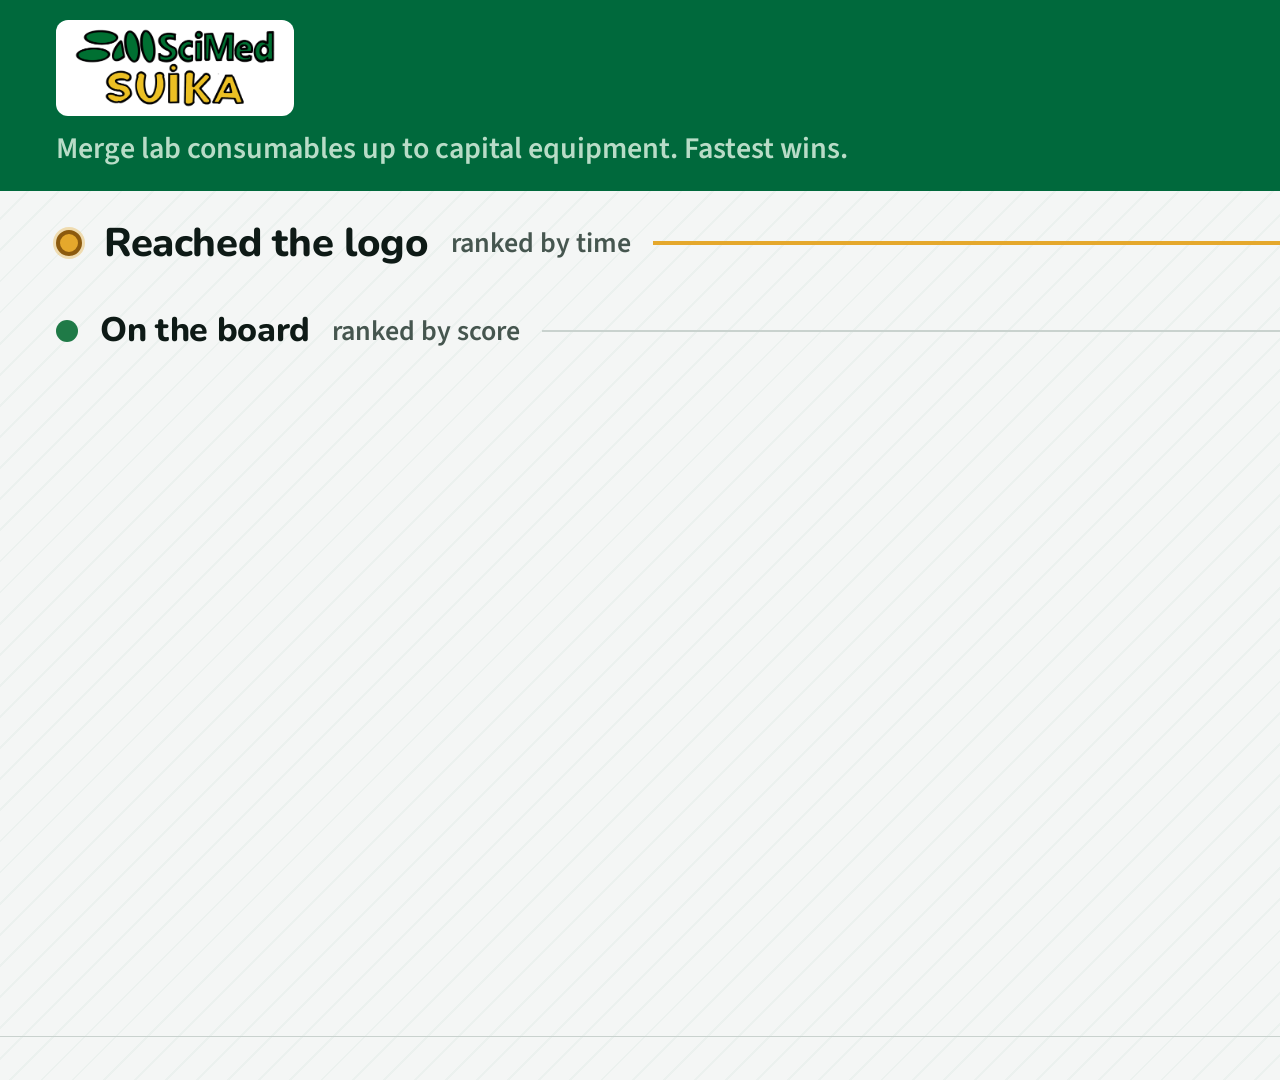
==== commit 31177c1f: "7-tier ladder with final art, SciMed Suika game branding - ladder: Falcon tube -> Spor-Klenz -> mop " ====
--- a/leaderboard.html
+++ b/leaderboard.html
@@ -17,8 +17,8 @@
 
   <div class="booth-masthead">
     <div>
-      <h1>Race to the SciMed logo</h1>
-      <div class="booth-hook">Merge lab consumables up to capital equipment. Fastest to the logo wins.</div>
+      <img class="booth-suika-logo" src="assets/logo-suika.png" alt="SciMed Suika">
+      <div class="booth-hook">Merge lab consumables up to capital equipment. Fastest wins.</div>
     </div>
     <div class="booth-scan">
       <div>
@@ -40,7 +40,7 @@
       </div>
       <ol class="booth-winners" id="booth-winners"></ol>
       <div class="booth-empty-winners" id="booth-no-winners" hidden>
-        <span class="tier-disc" data-tier="9"><img src="assets/tier-09.png" alt=""></span>
+        <span class="tier-disc" data-tier="9"><img src="assets/tier-07.png" alt=""></span>
         <div>
           <div class="booth-empty-title">The logo is still up for grabs.</div>
           <div class="booth-empty-sub">Nobody has merged their way to tier 9 yet. Scan, play, be the first name on this screen.</div>
--- a/styles.css
+++ b/styles.css
@@ -135,12 +135,24 @@
 .muted { color: var(--color-text-muted); font-size: var(--text-s); }
 .center { text-align: center; margin-top: var(--space-3); }
 
-/* brand logo slots — assets/logo-scimed.png */
+/* brand logo slots — assets/logo-scimed.png (capture layer),
+   assets/logo-suika.png (game layer) */
 .brand-logo {
   display: block;
   height: 40px;
   width: auto;
   margin-bottom: var(--space-4);
+}
+.suika-logo { height: 64px; }
+/* white plate keeps the green-on-green logo legible on the masthead */
+.booth-suika-logo {
+  display: block;
+  height: 96px;
+  width: auto;
+  background: var(--color-surface);
+  border-radius: 12px;
+  padding: 8px 18px;
+  margin-bottom: 10px;
 }
 
 /* consent line — sits above the fields, never below */
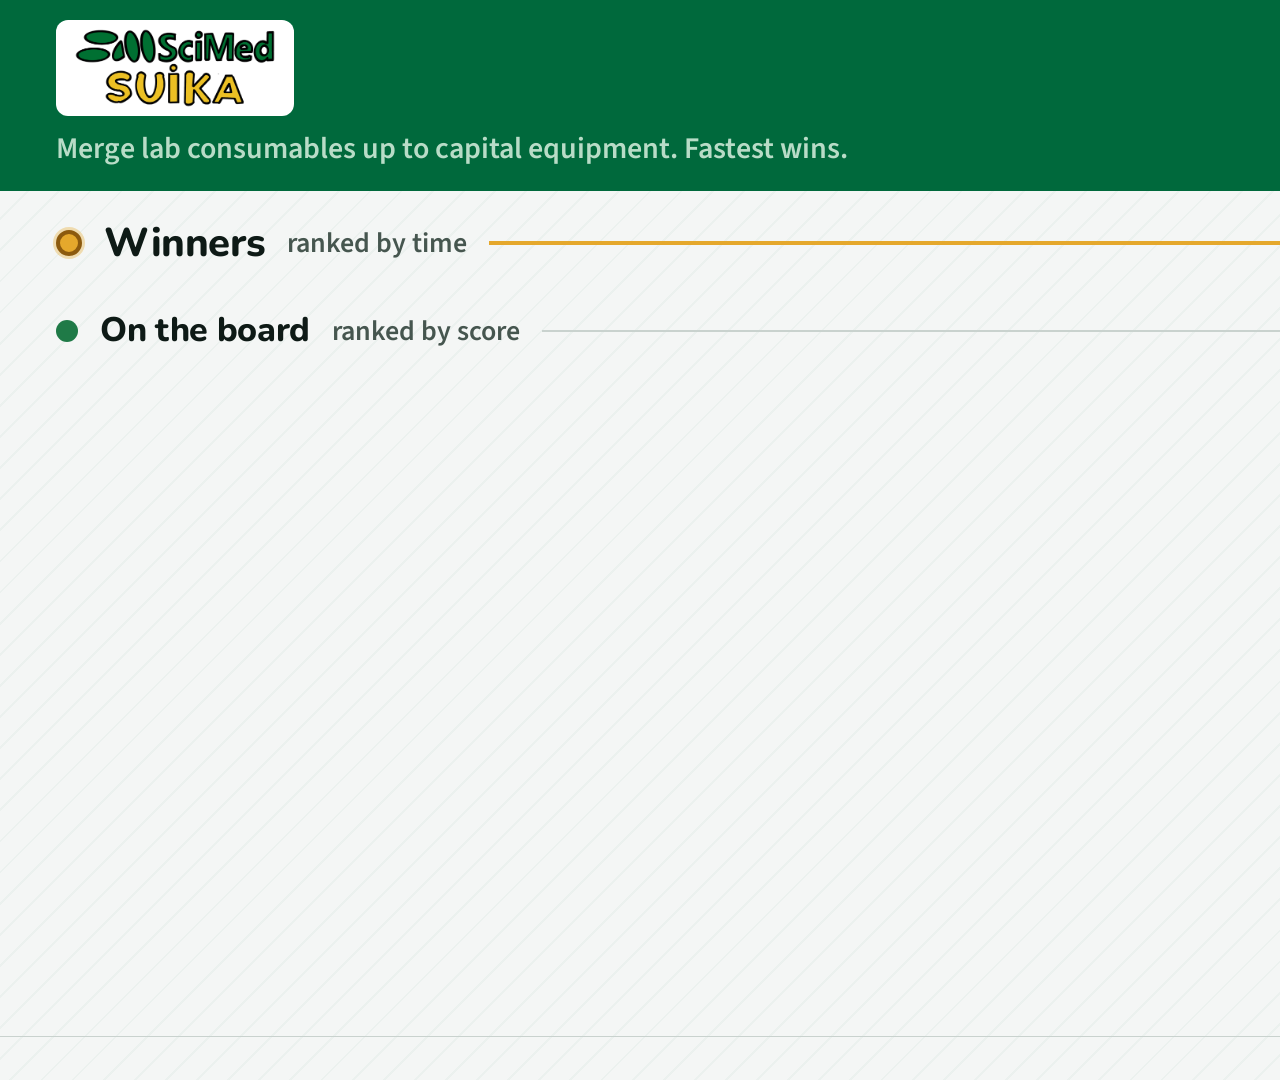
==== commit 4b5978a5: "Tier-agnostic leaderboard copy: Winners heading, new empty state, QR-only masthead Co-Authored-By: C" ====
--- a/leaderboard.html
+++ b/leaderboard.html
@@ -23,7 +23,6 @@
     <div class="booth-scan">
       <div>
         <div class="booth-scan-label">Scan to play</div>
-        <div class="booth-scan-url">febonaccixd.github.io/scimedsuika</div>
       </div>
       <img src="assets/qr-code.png" alt="QR code to play">
     </div>
@@ -34,7 +33,7 @@
     <div>
       <div class="booth-section-head">
         <span class="tier-disc" data-tier="9"></span>
-        <span class="booth-section-title" id="booth-winners-title">Reached the logo</span>
+        <span class="booth-section-title" id="booth-winners-title">Winners</span>
         <span class="booth-section-sub">ranked by time</span>
         <span class="booth-rule"></span>
       </div>
@@ -42,8 +41,8 @@
       <div class="booth-empty-winners" id="booth-no-winners" hidden>
         <span class="tier-disc" data-tier="9"><img src="assets/tier-07.png" alt=""></span>
         <div>
-          <div class="booth-empty-title">The logo is still up for grabs.</div>
-          <div class="booth-empty-sub">Nobody has merged their way to tier 9 yet. Scan, play, be the first name on this screen.</div>
+          <div class="booth-empty-title">No one has finished building up to SciMed yet.</div>
+          <div class="booth-empty-sub">Scan, play, be the first name on this screen.</div>
         </div>
       </div>
     </div>
@@ -165,7 +164,7 @@
           title.textContent = "New winner";
           title.classList.add("new-winner");
           setTimeout(function () {
-            title.textContent = "Reached the logo";
+            title.textContent = "Winners";
             title.classList.remove("new-winner");
             rows.forEach(function (li) { li.classList.remove("is-new", "moved-up"); });
           }, NEW_WINNER_MS);
--- a/styles.css
+++ b/styles.css
@@ -155,6 +155,37 @@
   margin-bottom: 10px;
 }
 
+/* intro merge demo — the one rule, shown instead of told */
+.merge-demo {
+  background: var(--color-surface);
+  border: 1px solid var(--color-border);
+  border-radius: var(--radius-m);
+  padding: var(--space-3) var(--space-4);
+  margin: var(--space-4) 0;
+  box-shadow: var(--shadow-1);
+}
+.merge-row {
+  display: flex;
+  align-items: center;
+  justify-content: center;
+  gap: var(--space-2);
+}
+.merge-row img { width: 44px; height: 44px; }
+.merge-row img.merge-result { width: 60px; height: 60px; }
+.merge-op {
+  font-family: var(--font-display);
+  font-weight: 800;
+  font-size: 20px;
+  color: var(--color-text-muted);
+}
+.merge-caption {
+  font-size: var(--text-xs);
+  color: var(--color-text-muted);
+  text-align: center;
+  margin: var(--space-1) 0 var(--space-3);
+}
+.merge-demo .merge-caption:last-child { margin-bottom: 0; }
+
 /* consent line — sits above the fields, never below */
 .consent {
   background: var(--color-surface);
